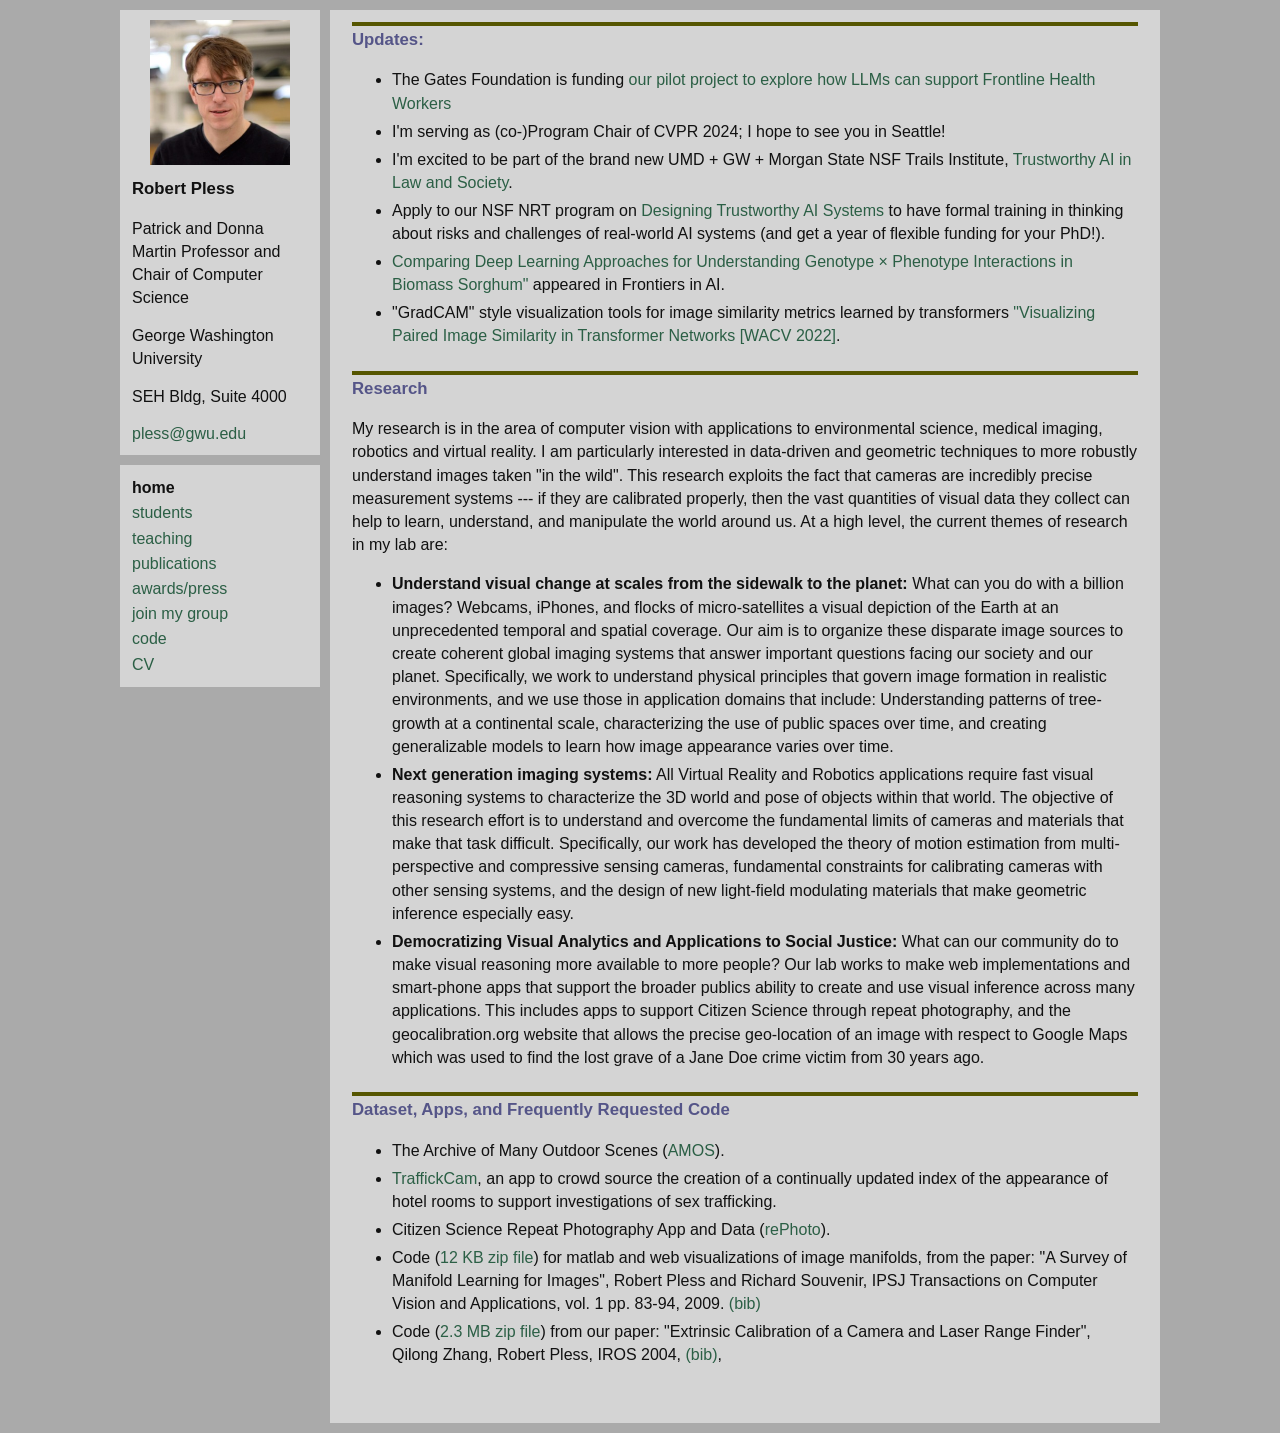
==== index.html @ 2a9a45d2 "Port www2.seas.gwu.edu/~pless/ to a static site for pless.github.io Same pages, text, and look as th" ====
<!DOCTYPE html>
<html lang="en">
<head>
<meta charset="utf-8">
<meta name="viewport" content="width=device-width, initial-scale=1">
<title>Robert Pless - George Washington University - Computer Vision</title>
<meta name="description" content="Robert Pless, Patrick and Donna Martin Professor and Chair of Computer Science at George Washington University. Research in computer vision.">
<link rel="stylesheet" href="style.css">
</head>
<body>
<a class="skip" href="#content">Skip to content</a>
<div class="page">
<!-- begin sidebar -->
<header class="sidebar">
  <div class="card profile">
    <img class="portrait" src="webImages/pless-280.jpg" width="140" height="145" alt="Robert Pless">
    <h1 class="name">Robert Pless</h1>
    <p>Patrick and Donna Martin Professor and<br> Chair of Computer Science</p>
    <p>George Washington University</p>
    <p>SEH Bldg, Suite 4000</p>
    <p><a href="mailto:pless@gwu.edu">pless@gwu.edu</a></p>
  </div>
  <nav class="card site-menu" aria-label="Site menu">
    <ul>
      <li><a href="index.html" aria-current="page">home</a></li>
      <li><a href="people.html">students</a></li>
      <li><a href="teaching.html">teaching</a></li>
      <li><a href="publications.html">publications</a></li>
      <li><a href="awards.html">awards/press</a></li>
      <li><a href="opportunities.html">join my group</a></li>
      <li><a href="code.html">code</a></li>
      <li><a href="longCVbibtex.pdf">CV</a></li>
    </ul>
  </nav>
</header>
<!-- end sidebar -->
<main class="card content" id="content">
<h2>Updates:</h2>
<ul>
  <li>The Gates Foundation is funding <a href="https://gcgh.grandchallenges.org/grant/large-language-model-llm-tool-support-frontline-health-workers-low-resource-settings">our pilot project to explore how LLMs can support Frontline Health Workers</a></li>
  <li>I'm serving as (co-)Program Chair of CVPR 2024; I hope to see you in Seattle!</li>
  <li>I'm excited to be part of the brand new UMD + GW + Morgan State NSF Trails Institute, <a href="https://www.trails.umd.edu/research">Trustworthy AI in Law and Society</a>.</li>
  <li>Apply to our NSF NRT program on <a href="https://dtais.seas.gwu.edu/">Designing Trustworthy AI Systems</a> to have formal training in thinking about risks and challenges of real-world AI systems (and get a year of flexible funding for your PhD!).</li>
  <li><a href="https://www.ncbi.nlm.nih.gov/pmc/articles/PMC9289439/">Comparing Deep Learning Approaches for Understanding Genotype × Phenotype Interactions in Biomass Sorghum"</a> appeared in Frontiers in AI.</li>
  <li>"GradCAM" style visualization tools for image similarity metrics learned by transformers <a href="https://openaccess.thecvf.com/content/WACV2022/html/Black_Visualizing_Paired_Image_Similarity_in_Transformer_Networks_WACV_2022_paper.html">"Visualizing Paired Image Similarity in Transformer Networks [WACV 2022]</a>.</li>
</ul>
<h2>Research</h2>
<p>My research is in the area of computer vision with applications to
environmental science, medical imaging, robotics and virtual reality.
I am particularly interested in data-driven and geometric techniques
to more robustly understand images taken "in the wild".  This research
exploits the fact that cameras are incredibly precise measurement
systems --- if they are calibrated properly, then the vast quantities
of visual data they collect can help to learn, understand, and
manipulate the world around us.  At a high level, the current themes
of research in my lab are:</p>
<ul>
  <li><b>Understand visual change at scales from the sidewalk to the planet:</b>
    What can you do with a billion images?  Webcams, iPhones, and flocks
    of micro-satellites a visual depiction of the Earth at an
    unprecedented temporal and spatial coverage.  Our aim is to organize
    these disparate image sources to create coherent global imaging
    systems that answer important questions facing our society and our
    planet.  Specifically, we work to understand physical principles that
    govern image formation in realistic environments, and we use those in
    application domains that include: Understanding patterns of
    tree-growth at a continental scale, characterizing the use of public
    spaces over time, and creating generalizable models to
    learn how image appearance varies over time.</li>
  <li><b>Next generation imaging systems:</b>
    All Virtual Reality and Robotics applications require fast visual
    reasoning systems to characterize the 3D world and pose of objects
    within that world.  The objective of this research effort is to
    understand and overcome the fundamental limits of cameras and
    materials that make that task difficult.  Specifically, our work has
    developed the theory of motion estimation from multi-perspective and
    compressive sensing cameras, fundamental constraints for calibrating
    cameras with other sensing systems, and the design of new light-field
    modulating materials that make geometric inference especially easy.</li>
  <li><b>Democratizing Visual Analytics and Applications to Social Justice:</b>
    What can our community do to make visual reasoning more available to
    more people?  Our lab works to make web implementations and
    smart-phone apps that support the broader publics ability to create
    and use visual inference across many applications.  This includes apps
    to support Citizen Science through repeat photography, and the
    geocalibration.org website that allows the precise geo-location of an
    image with respect to Google Maps which was used to find the lost
    grave of a Jane Doe crime victim from 30 years ago.</li>
</ul>
<h2>Dataset, Apps, and Frequently Requested Code</h2>
<ul>
  <li>The Archive of Many Outdoor Scenes
    (<a href="http://amos.cse.wustl.edu">AMOS</a>).</li>
  <li><a href="http://traffickcam.org">TraffickCam</a>, an app to crowd source the creation of a continually
    updated index of the appearance of hotel rooms to support
    investigations of sex trafficking.</li>
  <li>Citizen Science Repeat Photography App and Data
    (<a href="http://projectrephoto.com">rePhoto</a>).</li>
  <li>Code (<a href="code/manifoldVis.zip">12 KB zip file</a>) for
    matlab and web visualizations of image manifolds, from the paper: "A
    Survey of Manifold Learning for Images", Robert Pless and Richard
    Souvenir, IPSJ Transactions on Computer Vision and Applications,
    vol. 1 pp. 83-94, 2009.
    <a href="publications.html#plessSouvenirSurvey2009">(bib)</a></li>
  <li>Code (<a href="code/calibZip.zip">2.3 MB zip file</a>) from our
    paper: "Extrinsic Calibration of a Camera and Laser Range Finder",
    Qilong Zhang, Robert Pless, IROS 2004,
    <a href="publications.html#zhangIROS">(bib)</a>,</li>
</ul>
</main>
</div>
</body>
</html>
---- style.css ----
/* Robert Pless - site style.
   The look follows the GWU site (www2.seas.gwu.edu/~pless/mystyle.css):
   gray page, gray cards, left column with photo and menu, section
   headings with an olive top rule. Link colors are darker than the
   original so that they meet WCAG AA contrast on the card gray. */

:root {
  --page-bg: #aaaaaa;
  --card-bg: #d4d4d4;
  --code-bg: #e4e4e4;
  --text: #111111;
  --muted: #3a3a3a;
  --link: #2b5f45;
  --link-visited: #1d4f1d;
  --link-hover: #550055;
  --heading: #555588;
  --subheading: #444488;
  --rule: #555500;
  --pub-title: #344a4a;
  --highlight: #e6e6c8;
}

* { box-sizing: border-box; }

[hidden] { display: none !important; }

html { -webkit-text-size-adjust: 100%; }

body {
  margin: 0;
  background: var(--page-bg);
  color: var(--text);
  font-family: Arial, Helvetica, sans-serif;
  font-size: 16px;
  line-height: 1.45;
}

a { color: var(--link); text-decoration: none; }
a:visited { color: var(--link-visited); }
a:hover, a:focus-visible { color: var(--link-hover); text-decoration: underline; }
:focus-visible { outline: 2px solid var(--link-hover); outline-offset: 2px; }

img { max-width: 100%; height: auto; }

.skip { position: absolute; left: -9999px; top: 0; }
.skip:focus { left: 10px; top: 10px; z-index: 10; background: #fff; padding: 4px 8px; }

/* ---------- layout ---------- */

.page {
  display: grid;
  grid-template-columns: 200px minmax(0, 1fr);
  gap: 10px;
  max-width: 1060px;
  margin: 0 auto;
  padding: 10px;
  align-items: start;
}

.card { background: var(--card-bg); padding: 10px 12px; }

.sidebar { display: grid; gap: 10px; }

.profile p { margin: 0 0 0.9em; }
.profile p:last-child { margin-bottom: 0; }
.portrait { display: block; width: 140px; margin: 0 auto 12px; }
.name { font-size: 1.05rem; margin: 0 0 0.9em; }

.site-menu ul { list-style: none; margin: 0; padding: 0; }
.site-menu a { display: block; padding: 1px 0; }
.site-menu a[aria-current="page"] { color: var(--text); font-weight: bold; }

.content { padding: 12px 22px 40px; min-width: 0; overflow-wrap: break-word; }

.content h2 {
  font-size: 1.05rem;
  color: var(--heading);
  border-top: 4px solid var(--rule);
  margin: 1.4em 0 0.5em;
  padding-top: 2px;
}
.content > h2:first-child, .content > :first-child h2:first-child { margin-top: 0; }

.content h3 {
  font-size: 1rem;
  color: var(--subheading);
  margin: 1.2em 0 0.3em;
}

.content li { margin: 0.3em 0; }
.content ul.square { list-style-type: square; }

/* Course pages: one column, no sidebar. */
.page--single { grid-template-columns: minmax(0, 1fr); max-width: 900px; }
.crumb { font-size: 0.9rem; margin: 0 0 1em; }

/* ---------- students (people.html) ---------- */

.feature {
  position: sticky;
  top: 0;
  z-index: 1;
  display: flex;
  gap: 16px;
  align-items: center;
  background: var(--card-bg);
  padding: 6px 0 10px;
  margin-bottom: 8px;
}
.feature img { height: 200px; width: auto; flex: none; }
.feature p { margin: 0; max-width: 32em; }

.people-cols {
  display: grid;
  grid-template-columns: repeat(3, minmax(0, 1fr));
  gap: 0 16px;
  text-align: center;
}
.people-col h2 { margin-top: 0; }
.people { list-style: none; margin: 0 0 1.4em; padding: 0; }
.people li { margin: 0.1em 0; }
.people.alumni { font-style: italic; }
.person {
  font: inherit;
  color: inherit;
  background: none;
  border: 0;
  padding: 0 3px;
  text-align: center;
  cursor: default;
}
a.person { color: var(--link); cursor: pointer; }
.person:hover, .person.is-active { background: var(--highlight); }

/* ---------- publications (publications.html) ---------- */

.pub-views a[aria-current] { color: var(--text); font-weight: bold; }
.pub-count { color: var(--muted); font-size: 0.9rem; min-height: 1.3em; }

.pub-group h3 { color: var(--text); margin: 1.1em 0 0.4em; }
.pubs { list-style: none; margin: 0; padding: 0; }
.pub {
  display: grid;
  grid-template-columns: 3.4em minmax(0, 1fr);
  gap: 0 0.4em;
  margin: 0 0 0.75em;
  padding: 2px 0;
}
.pub-num { text-align: right; color: var(--muted); }
.pub-title { font-weight: bold; color: var(--pub-title); }
.pub-title:visited { color: var(--pub-title); }
.pub-venue { font-style: italic; }
.pub-links { white-space: nowrap; }
.pub-bib { display: inline; }
.pub-bib summary {
  display: inline;
  cursor: pointer;
  color: var(--link);
  list-style: none;
}
.pub-bib summary::-webkit-details-marker { display: none; }
.pub-bib pre {
  white-space: pre-wrap;
  overflow-wrap: anywhere;
  font-size: 0.8rem;
  background: var(--code-bg);
  padding: 8px;
  margin: 0.4em 0 0.2em;
}
.pub:target, .pub.is-target { background: var(--highlight); outline: 2px solid var(--rule); }

/* ---------- phones ---------- */

@media (max-width: 700px) {
  .page { grid-template-columns: minmax(0, 1fr); padding: 6px; gap: 6px; }
  .profile {
    display: grid;
    grid-template-columns: 84px minmax(0, 1fr);
    gap: 0 12px;
    align-items: start;
  }
  .portrait { width: 84px; margin: 0; grid-row: 1 / span 6; }
  .profile p, .name { margin-bottom: 0.25em; }
  .profile br { display: none; }
  .site-menu ul { display: flex; flex-wrap: wrap; gap: 2px 16px; }
  .content { padding: 10px 14px 28px; }
  .feature img { height: 110px; }
  .feature { font-size: 0.95rem; }
  .people-cols { grid-template-columns: minmax(0, 1fr); }
  .pub { grid-template-columns: minmax(0, 1fr); }
  .pub-num { text-align: left; }
}
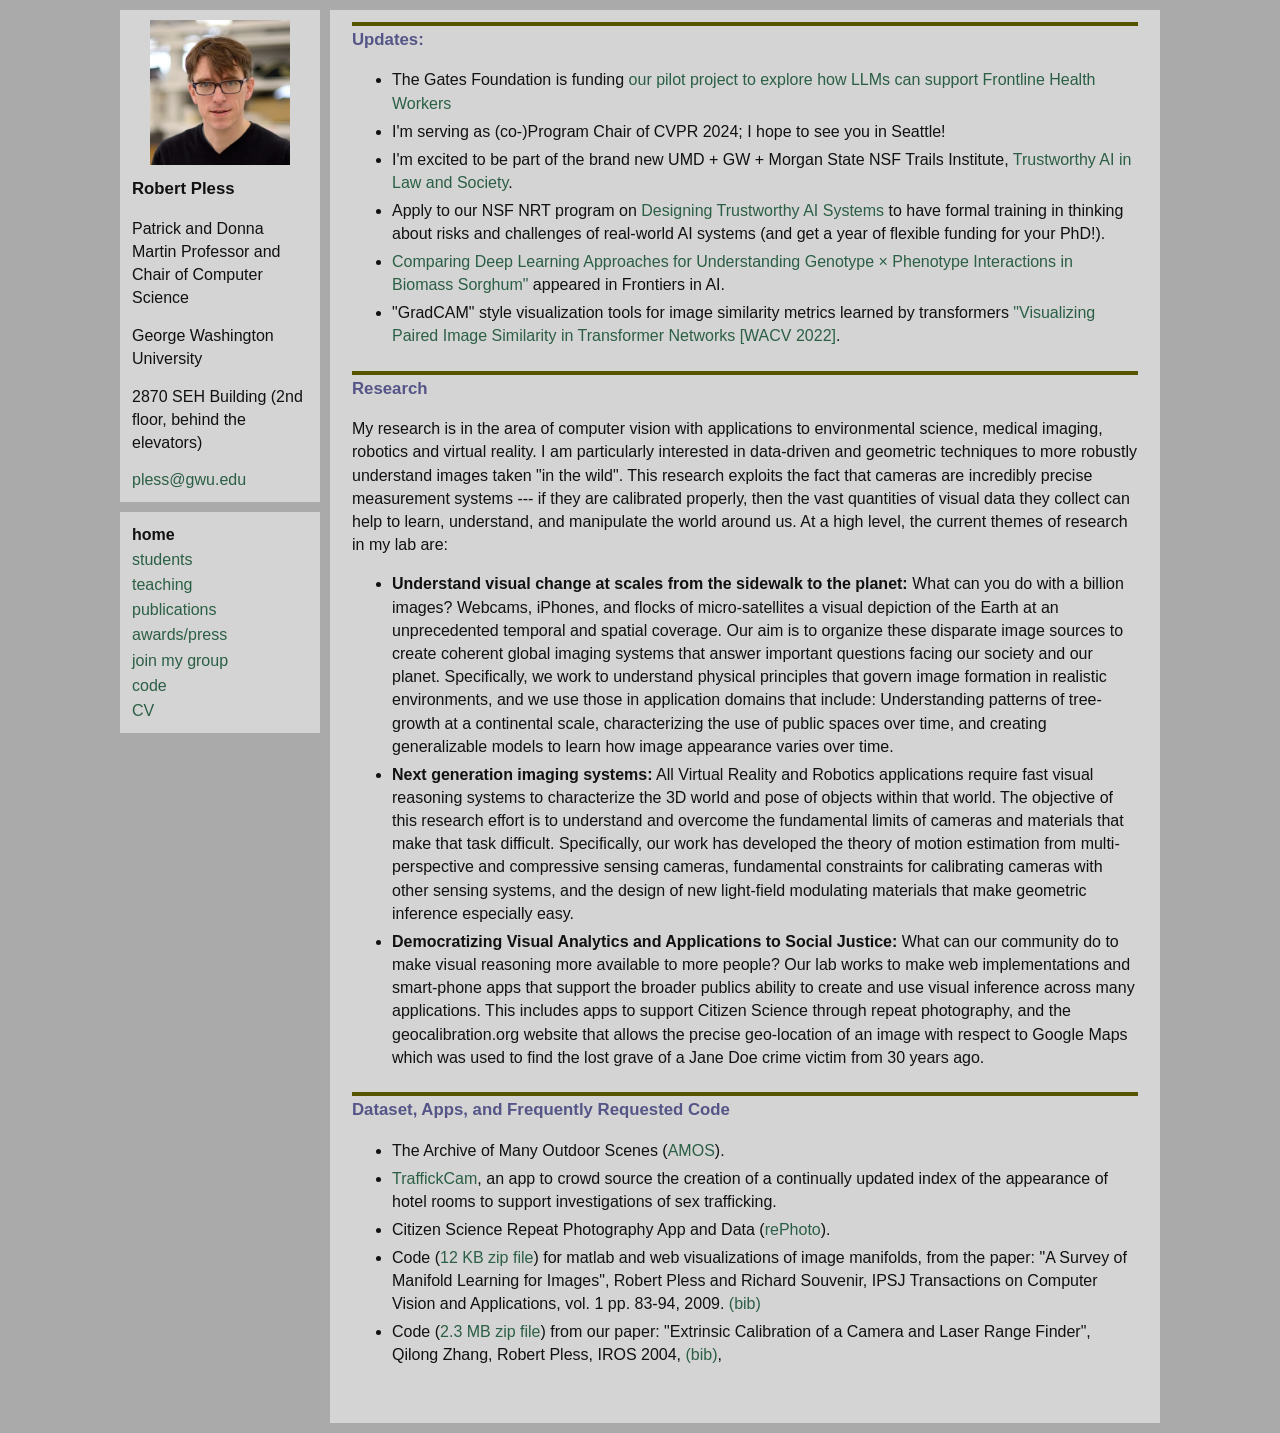
==== commit 61d23532: "Update address details for Robert Pless" ====
--- a/index.html
+++ b/index.html
@@ -17,7 +17,7 @@
     <h1 class="name">Robert Pless</h1>
     <p>Patrick and Donna Martin Professor and<br> Chair of Computer Science</p>
     <p>George Washington University</p>
-    <p>SEH Bldg, Suite 4000</p>
+    <p>2870 SEH Building (2nd floor, behind the elevators)</p>
     <p><a href="mailto:pless@gwu.edu">pless@gwu.edu</a></p>
   </div>
   <nav class="card site-menu" aria-label="Site menu">
